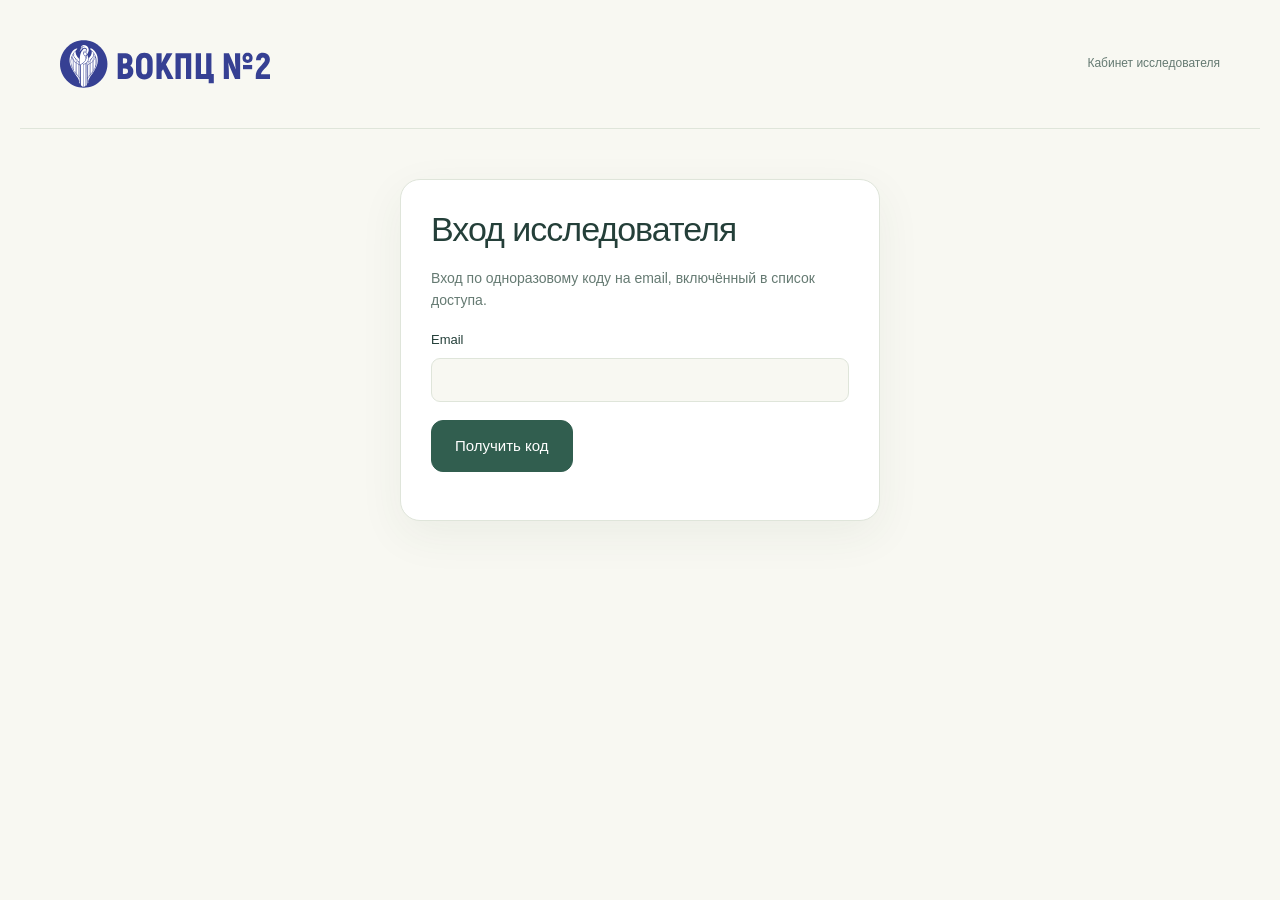
==== public/admin.html @ e09928c8 "Portable research questionnaire handoff with backend migrations and verified browser tests" ====
<!doctype html><html lang="ru"><head><meta charset="utf-8"><meta name="viewport" content="width=device-width,initial-scale=1"><title>ВОКПЦ №2 — кабинет исследователя</title><link rel="icon" href="assets/favicon.svg"><link rel="stylesheet" href="styles.css"><link rel="stylesheet" href="admin.css"><script defer src="vendor/supabase.js"></script><script defer src="vendor/xlsx.mini.min.js"></script><script defer src="data.js"></script><script defer src="research-config.js"></script><script defer src="admin.js"></script><script defer src="admin-export.js"></script><link rel="stylesheet" href="mobile.css"></head><body><header class="header"><a href="./" class="brand"><img src="assets/vokpc2-logo.svg" alt="ВОКПЦ №2" style="width:210px;height:80px"></a><span class="header-tag">Кабинет исследователя</span><button class="text-button hidden" id="logout">Выйти</button></header><main class="admin-main"><section id="login" class="setup"><h1>Вход исследователя</h1><p>Вход по одноразовому коду на email, включённый в список доступа.</p><label class="field">Email<input id="email" type="email" autocomplete="email" required></label><button class="button" id="send-code">Получить код</button><form id="verify-form" class="hidden"><label class="field">Код из письма<input id="otp" inputmode="numeric" autocomplete="one-time-code" required></label><button class="button" type="submit">Войти</button></form><p id="login-message" role="status"></p></section><section id="dashboard" class="hidden"><div class="admin-heading"><div><h1>Ход заполнения</h1><p id="connection" role="status">Подключение…</p></div><label class="field">Выборка для Excel<select id="export-scope"><option value="completed">Завершённые реальные</option><option value="tests">Только тестовые</option></select></label><button class="button secondary" id="export-all">Скачать общий Excel</button></div><div class="notice"><strong>Тестовый режим</strong>Сбор реальных ответов выключен на сервере. Приглашения сейчас предназначены только для проверки системы. Не вводите реальные психологические данные.</div><div class="admin-tools"><label class="field">Количество приглашений<input type="number" id="invite-count" value="1" min="1" max="100"></label><button class="button" id="create-invites">Создать тестовые ссылки</button><label class="field">Поиск по коду<input id="search" placeholder="Код участницы"></label><label class="field">Статус<select id="status-filter"><option value="all">Все</option><option value="online">На связи</option><option value="idle">Нет активности</option><option value="offline">Нет соединения</option><option value="completed">Завершено</option><option value="new">Не начато</option></select></label></div><div id="invites" role="status"></div><div id="stats" class="admin-stats"></div><div class="table-scroll"><table class="live-table"><thead><tr><th>Код</th><th>Текущий раздел</th><th>Прогресс</th><th>Статус</th><th>С начала</th><th>Последнее действие</th><th>Действия</th></tr></thead><tbody id="rows"></tbody></table></div><p class="micro">Heartbeat: каждые 20 секунд. Нет соединения: после 60 секунд без heartbeat. Нет активности: после 5 минут. Время с начала включает паузы.</p><p id="admin-message" role="status"></p></section></main></body></html>
---- public/styles.css ----
@charset "UTF-8";
:root{--ink:#243f39;--muted:#657a72;--green:#315e4f;--green-dark:#234739;--cream:#f8f8f2;--line:#dfe5da;--paper:#fff;--soft:#edf2e7;--lime:#dbe8b0;--error:#994c3e;--shadow:0 14px 45px #304d3510}
*{box-sizing:border-box}body{margin:0;color:var(--ink);background:var(--cream);font-family:"Segoe UI",Arial,sans-serif;font-size:16px;line-height:1.6}button,input,textarea{font:inherit}button,a,label,input{touch-action:manipulation}button{cursor:pointer}button:disabled{cursor:not-allowed;opacity:.55}a{color:inherit}h1,h2,h3,p{margin:0}h1,h2,h3{line-height:1.15}h1{font-size:clamp(40px,5vw,66px);font-weight:500;letter-spacing:-2.5px}h2{font-size:30px;font-weight:500;letter-spacing:-.8px}h3{font-size:19px;font-weight:600}p+p{margin-top:14px}button:focus-visible,a:focus-visible,input:focus-visible,textarea:focus-visible,summary:focus-visible{outline:3px solid #648536;outline-offset:4px}.skip-link{position:fixed;left:16px;top:-90px;z-index:9;background:white;padding:12px}.skip-link:focus{top:8px}.header{max-width:1240px;margin:auto;padding:24px 40px;display:flex;align-items:center;gap:30px;border-bottom:1px solid var(--line)}.brand{font-size:27px;text-decoration:none;display:flex;align-items:center;font-weight:600;letter-spacing:-1px;gap:8px}.brand-icon{background:var(--green);color:white;border-radius:50% 50% 8px 50%;display:grid;place-items:center;width:33px;height:33px;font-size:23px;font-family:Georgia,serif;font-style:italic}.brand-dot{color:#83a057;margin-left:-8px}.header-tag{margin-left:auto;display:flex;gap:8px;align-items:center;font-size:12px;color:var(--muted)}.status-dot{width:6px;height:6px;border-radius:50%;background:#6f925a}.text-button{border:0;background:none;color:var(--green);font-size:14px;padding:9px}.footer{max-width:1160px;margin:40px auto 0;border-top:1px solid var(--line);padding:22px 0;display:flex;justify-content:space-between;color:var(--muted);font-size:12px}.landing{max-width:1160px;margin:0 auto}.hero{display:grid;grid-template-columns:1.18fr 1fr;gap:66px;align-items:center;padding:68px 0 46px}.eyebrow{font-size:11px;letter-spacing:2px;text-transform:uppercase;font-weight:600;color:var(--green);display:flex;align-items:center;gap:10px;margin-bottom:22px}.eyebrow:before{content:"";width:25px;height:1px;background:var(--green)}.hero h1 em{font-family:Georgia,serif;font-weight:400;font-style:italic;color:var(--green)}.lead{color:var(--muted);font-size:17px;line-height:1.8;margin-top:22px;max-width:485px}.hero-actions{display:flex;align-items:center;gap:18px;margin-top:28px}.button{background:var(--green);border:1px solid var(--green);color:white;border-radius:12px;padding:13px 23px;display:inline-flex;align-items:center;justify-content:center;gap:16px;font-weight:500;text-decoration:none;font-size:15px;transition:background .15s,transform .15s}.button:hover{background:var(--green-dark)}.button.secondary{background:white;color:var(--green);border-color:var(--line)}.button.secondary:hover{background:var(--soft)}.button.danger{color:var(--error);background:white;border-color:#d9bdb5}.micro{font-size:12px;color:var(--muted)}.hero-art{height:390px;background:#eef1e6;border-radius:130px 130px 22px 22px;position:relative;overflow:hidden;display:grid;place-items:center}.hero-art svg{width:95%;height:95%}.art-label{position:absolute;bottom:18px;right:20px;background:#ffffffb8;border:1px solid white;border-radius:9px;padding:7px 12px;color:var(--green);font-size:11px;letter-spacing:1px}.facts{display:grid;grid-template-columns:repeat(3,1fr);border-top:1px solid var(--line);border-bottom:1px solid var(--line);margin-bottom:46px}.fact{padding:20px 28px;border-right:1px solid var(--line);display:flex;gap:14px;align-items:center}.fact:last-child{border:0}.fact-icon{font-size:24px;color:#71916d}.fact strong{display:block;font-size:14px;font-weight:600}.fact span{display:block;font-size:12px;color:var(--muted)}.section-heading{display:flex;align-items:end;justify-content:space-between;margin-bottom:22px;gap:24px}.section-heading p{font-size:13px;color:var(--muted);max-width:340px}.method-grid{display:grid;grid-template-columns:repeat(5,1fr);gap:12px;margin-bottom:42px}.method-tile{border:1px solid var(--line);border-radius:14px;padding:18px 16px;background:#ffffff96}.tile-top{display:flex;justify-content:space-between;color:var(--muted);font-size:11px;margin-bottom:18px}.method-tile h3{font-size:14px;line-height:1.4;margin-bottom:10px;font-weight:500}.method-tile p{font-size:11px;color:var(--muted)}.notice{border-radius:14px;background:var(--soft);padding:20px 24px;font-size:13px;line-height:1.75;margin-bottom:28px;border:1px solid var(--line)}.notice strong{display:block;margin-bottom:3px}.setup{background:white;border:1px solid var(--line);border-radius:20px;padding:30px;margin:0 0 44px;box-shadow:var(--shadow)}.setup h2{font-size:25px;margin-bottom:10px}.setup>p{color:var(--muted);font-size:14px;margin-bottom:20px}.setup-row{display:flex;gap:24px;flex-wrap:wrap;align-items:center}.field{display:flex;flex-direction:column;gap:7px;font-size:13px}.field input{border:1px solid var(--line);border-radius:9px;padding:11px 13px;min-width:230px;max-width:100%;background:var(--cream);color:var(--ink)}.check{display:flex;align-items:flex-start;gap:10px;font-size:13px;margin-top:16px;color:var(--muted)}.check input{accent-color:var(--green);width:18px;height:18px;flex:0 0 18px;margin-top:3px}.check strong{color:var(--ink)}.setup-actions{display:flex;gap:14px;margin-top:22px;flex-wrap:wrap}.flow{max-width:1160px;margin:34px auto;display:grid;grid-template-columns:240px 1fr;gap:40px}.sidebar{position:sticky;top:20px;align-self:start}.sidebar-label{font-size:11px;color:var(--muted);letter-spacing:1.5px;text-transform:uppercase;margin-bottom:16px}.method-nav{display:flex;flex-direction:column;gap:4px}.nav-item{border:0;display:flex;align-items:center;gap:11px;background:none;text-align:left;padding:10px;border-radius:10px;color:var(--muted);font-size:12px;line-height:1.4}.nav-item:hover{background:var(--soft)}.nav-item.active{background:#e5eddd;color:var(--green);font-weight:600}.nav-number{border:1px solid var(--line);min-width:25px;height:25px;display:grid;place-items:center;border-radius:50%;font-size:10px}.nav-item.active .nav-number{background:var(--green);color:white;border-color:var(--green)}.sidebar-note{font-size:11px;color:var(--muted);border-top:1px solid var(--line);margin-top:20px;padding-top:15px}.sidebar-note .text-button{padding:10px 0}.flow-content{min-width:0}.progress-row{display:flex;justify-content:space-between;align-items:center;font-size:12px;color:var(--muted);margin-bottom:10px}.progress{height:5px;background:#e3e9df;border-radius:8px;margin-bottom:28px;overflow:hidden}.progress-bar{height:100%;background:#6f8f58;border-radius:8px;transition:width .2s}.method-head{margin-bottom:22px}.method-head h1{font-size:36px;letter-spacing:-1.2px}.method-meta{display:flex;align-items:center;gap:12px;font-size:12px;color:var(--muted);margin-top:12px}.pill{border:1px solid var(--line);border-radius:20px;padding:3px 10px;color:var(--green);background:white}.instruction{padding:20px 24px;background:var(--soft);border-radius:14px;font-size:14px;color:var(--green);margin-bottom:24px}.instruction h2{font-size:14px;font-weight:600;margin-bottom:9px;letter-spacing:0}.questions{display:flex;flex-direction:column;gap:16px}.question{background:white;border:1px solid var(--line);border-radius:16px;padding:23px 25px;box-shadow:0 3px 15px #23473903}.question.skipped{border-style:dashed}.question-title{display:flex;align-items:baseline;gap:12px;margin-bottom:17px}.question-num{font-size:11px;color:var(--muted);min-width:18px}.question fieldset{margin:0;border:0;padding:0;min-width:0}.question legend{font-size:16px;font-weight:500;width:100%;padding:0;line-height:1.55;float:left}.question legend+*{clear:both}.options{display:grid;grid-template-columns:repeat(var(--cols),minmax(0,1fr));gap:8px;padding-top:17px}.option{position:relative;display:flex;flex-direction:column;align-items:center;gap:6px;border:1px solid var(--line);border-radius:10px;padding:11px 6px;text-align:center;font-size:11px;line-height:1.4;color:var(--muted);cursor:pointer;transition:background .15s,border-color .15s;min-height:94px;justify-content:flex-start}.option:hover{background:#f2f6ec;border-color:#91ab77}.option input{position:absolute;width:1px;height:1px;opacity:0}.option:has(input:checked){background:#e8efdc;border:2px solid #63804d;padding:10px 5px;color:var(--green)}.option:has(input:focus-visible){outline:3px solid #648536;outline-offset:3px}.option-number{display:grid;place-items:center;height:26px;width:26px;background:#f1f4ee;border-radius:50%;color:var(--green);font-size:13px}.option:has(input:checked) .option-number{background:var(--green);color:white}.options.long{grid-template-columns:1fr;gap:8px}.options.long .option{flex-direction:row;text-align:left;min-height:unset;padding:12px 14px;gap:12px;font-size:13px}.options.long .option:has(input:checked){padding:11px 13px}.options.long .option-number{flex-shrink:0}.question-tools{display:flex;justify-content:flex-end;gap:12px;margin-top:12px}.skip-question{border:0;background:none;color:var(--muted);font-size:11px;text-decoration:underline;text-underline-offset:3px;padding:4px}.skip-question:hover{color:var(--green)}.skip-message{color:var(--muted);font-size:11px;margin-top:10px}.extra{display:block;font-size:12px;color:var(--muted);margin-top:14px}.extra textarea,.open-answer{display:block;width:100%;margin-top:8px;border:1px solid var(--line);border-radius:10px;padding:12px;background:#fafbf8;resize:vertical;min-height:80px;color:var(--ink)}.flow-actions{display:flex;justify-content:space-between;gap:16px;align-items:center;border-top:1px solid var(--line);margin-top:27px;padding-top:23px}.validation{border-radius:10px;background:#fff1df;color:#805b30;padding:12px 16px;font-size:13px;margin-bottom:16px}.summary{max-width:900px;margin:50px auto}.summary h1{font-size:42px;letter-spacing:-1.5px;margin-bottom:18px}.summary-intro{color:var(--muted);margin-bottom:25px;max-width:650px}.summary-grid{display:grid;grid-template-columns:1fr 1fr;gap:15px}.result-card{background:white;border:1px solid var(--line);border-radius:14px;padding:23px}.result-card h2{font-size:18px;margin-bottom:12px}.result-card p{color:var(--muted);font-size:13px}.result-row{display:flex;justify-content:space-between;font-size:13px;border-top:1px solid var(--line);margin-top:10px;padding-top:10px}.score{font-weight:600;color:var(--green)}.summary-actions{display:flex;gap:12px;flex-wrap:wrap;margin:26px 0}.review-list{display:flex;flex-direction:column;gap:7px;margin:20px 0}.review-button{display:flex;justify-content:space-between;text-align:left;border:1px solid var(--line);background:white;border-radius:9px;padding:12px 16px;font-size:13px;color:var(--green)}.summary details{margin-top:22px;font-size:13px}.summary summary{cursor:pointer;font-weight:600}dialog{border:1px solid var(--line);border-radius:20px;padding:30px;max-width:580px;width:calc(100% - 30px);color:var(--ink);box-shadow:var(--shadow)}dialog::backdrop{background:#1e392d77;backdrop-filter:blur(3px)}dialog p{font-size:14px;color:var(--muted)}dialog .button{margin-top:20px}.dialog-top{display:flex;justify-content:space-between;align-items:center;margin-bottom:18px}.dialog-top h2{font-size:25px}.icon-button{border:0;background:var(--soft);color:var(--green);width:34px;height:34px;border-radius:50%;font-size:24px}#toast{position:fixed;bottom:25px;left:50%;transform:translateX(-50%);padding:11px 18px;background:var(--green-dark);color:white;border-radius:10px;font-size:13px;z-index:10;display:none}#toast.visible{display:block}.hidden{display:none!important}
@media(min-width:1000px){.hero-art:before{content:"";position:absolute;width:310px;height:310px;border:1px solid #aabb9366;border-radius:50%;top:40px;left:70px}}
@media(max-width:1200px){.landing,.flow,.summary{margin-left:30px;margin-right:30px}.footer{margin-left:30px;margin-right:30px}.hero{gap:35px}.method-grid{grid-template-columns:repeat(5,1fr)}.flow{gap:25px;grid-template-columns:210px 1fr}.option{font-size:10px}}
@media(max-width:850px){.hero{padding-top:40px;grid-template-columns:1.2fr 1fr;gap:25px}.hero-art{height:300px}.hero h1{font-size:45px}.method-grid{grid-template-columns:repeat(3,1fr)}.flow{display:block}.sidebar{position:static;margin-bottom:24px}.method-nav{flex-direction:row;overflow:auto;padding-bottom:8px}.nav-item{min-width:145px}.sidebar-label,.sidebar-note{display:none}.flow-content{max-width:760px}.options{gap:5px}.option{font-size:10px;padding:10px 4px}.fact{padding:17px 14px}}
@media(max-width:600px){body{font-size:15px}.header{padding:17px 18px;gap:12px}.brand{font-size:23px}.header-tag{display:none}.header .text-button{margin-left:auto}.landing,.flow,.summary{margin-left:18px;margin-right:18px}.hero{grid-template-columns:1fr;padding-top:34px;gap:28px}.hero h1{font-size:48px}.hero-art{height:245px;border-radius:90px 90px 18px 18px}.hero-art svg{width:85%}.lead{font-size:15px}.hero-actions{flex-wrap:wrap}.facts{grid-template-columns:1fr;margin-bottom:30px}.fact{border-right:0;border-bottom:1px solid var(--line);padding:13px 6px}.method-grid{grid-template-columns:repeat(2,1fr);gap:9px}.section-heading{display:block}.section-heading p{margin-top:12px}.section-heading h2{font-size:26px}.setup{padding:22px}.setup-row{display:block}.field input{width:100%;min-width:0}.notice{padding:18px}.flow{margin-top:22px}.method-head h1{font-size:29px}.question{padding:19px 17px}.question legend{font-size:15px}.options{grid-template-columns:1fr!important;gap:6px}.option{flex-direction:row;min-height:unset;text-align:left;padding:10px 12px;font-size:13px;gap:12px}.option-number{flex-shrink:0}.option:has(input:checked){padding:9px 11px}.options.long .option{font-size:13px}.flow-actions .button{padding:11px 16px}.summary-grid{grid-template-columns:1fr}.summary h1{font-size:34px}.footer{margin-left:18px;margin-right:18px;flex-direction:column;gap:5px}.method-meta{flex-wrap:wrap}.instruction{padding:17px}.summary-actions .button{width:100%}}
@media(prefers-reduced-motion:reduce){*{scroll-behavior:auto!important;transition:none!important}}@media print{.header,.footer,.sidebar,.flow-actions,.question-tools,.summary-actions,#toast{display:none}.flow{display:block;margin:0}.question{break-inside:avoid;box-shadow:none}.summary{margin:0}.result-card{break-inside:avoid}}
---- public/admin.css ----
.admin-main{max-width:1240px;margin:35px auto;padding:0 30px}.admin-main #login{max-width:480px;margin:50px auto}.admin-main h1{font-size:34px;letter-spacing:-1px}.admin-main .setup .button{margin-top:18px}.admin-main .setup p{font-size:14px;margin:18px 0}.admin-heading{display:flex;justify-content:space-between;gap:20px;margin-bottom:25px}.admin-heading p{font-size:12px;color:var(--muted);margin-top:10px}.admin-tools{display:flex;flex-wrap:wrap;align-items:end;gap:18px;margin:25px 0}.admin-tools input{min-width:0;max-width:180px}.admin-tools select{min-height:46px;border:1px solid var(--line);padding:8px;border-radius:8px;background:white}.table-scroll{overflow:auto}.live-table{width:100%;border-collapse:collapse;min-width:900px;background:white;font-size:12px}.live-table td,.live-table th{text-align:left;padding:14px 12px;border-bottom:1px solid var(--line);vertical-align:top}.live-table th{font-size:11px;color:var(--muted)}.live-table .progress{margin:7px 0;width:120px}.status{display:inline-flex;align-items:center;gap:6px;white-space:nowrap}.status:before{content:'';width:7px;height:7px;border-radius:50%;background:#939c96}.status.online:before{background:#51813c}.status.idle:before{background:#bc8e30}.status.completed:before{background:#4f7697}.admin-stats{font-size:13px;margin:20px 0}.invite-row{font-size:12px;padding:10px;background:white;border-bottom:1px solid var(--line);display:flex;gap:15px;align-items:center;overflow-wrap:anywhere}.invite-row a{flex:1}.admin-main .action{border:0;background:none;color:var(--green);font-size:11px;padding:4px;display:block}.server-state{max-width:1160px;margin:15px auto 0;padding:9px 16px;background:#eaf0e2;color:#315e4f;font-size:12px;border-radius:6px}.server-state[data-warning=true]{background:#fff0d5;color:#80582c}.admin-message{font-size:13px}@media(max-width:600px){.admin-main{padding:0 18px}.admin-heading{display:block}.admin-heading .button{margin-top:15px}.admin-main h1{font-size:28px}.server-state{margin:12px 18px}.admin-tools{gap:12px}.admin-tools .field{width:100%}.admin-tools input{max-width:100%}.invite-row{display:block}.invite-row a{display:block;margin-top:7px}}
---- public/mobile.css ----
/* Phone-specific layout; questionnaire wording and logic unchanged. */
@media(max-width:600px){
html{scroll-padding-top:12px}body{font-size:16px;overflow-wrap:break-word}
.header{padding:12px 16px;gap:8px}.clinic-logo{width:180px;height:70px}.header .text-button{font-size:12px;min-height:44px;flex-shrink:0}.brand{min-width:0}
.landing,.flow,.summary{margin-left:16px;margin-right:16px}.hero{padding-top:28px}.hero-art{height:210px}.hero h1{font-size:clamp(34px,10vw,44px)}.hero-actions{align-items:flex-start;flex-direction:column;gap:9px}.hero-actions .button{width:100%;min-height:50px}.hero-actions .micro{font-size:12px}.facts{margin-bottom:28px}.fact{padding:14px 8px}.fact span{font-size:12px;line-height:1.6}.section-heading p{font-size:13px}.method-grid{gap:9px}.method-tile{padding:15px 12px}.tile-top{margin-bottom:12px}.method-tile h3{font-size:14px}.setup{padding:22px 17px}.setup .field input{width:100%;min-width:0;font-size:16px;min-height:48px}.check{line-height:1.7;font-size:13px}.check input{margin-top:4px}.setup-actions .button{min-height:50px}
.flow{margin-top:18px}.sidebar{margin-bottom:17px}.method-nav{display:flex;overflow-x:auto;overscroll-behavior-x:contain;scroll-snap-type:x proximity;padding-bottom:10px;gap:6px}.nav-item{flex:0 0 155px;min-width:155px;min-height:64px;scroll-snap-align:start;padding:10px;font-size:12px}.nav-number{flex-shrink:0}.progress-row{font-size:12px;gap:10px}.progress{margin-bottom:22px}.method-head h1{font-size:29px;line-height:1.2}.method-meta{gap:8px;font-size:12px}.instruction{padding:17px;font-size:14px;line-height:1.75}.instruction .micro{font-size:12px}.questions{gap:13px}.question{padding:20px 16px}.question legend{font-size:16px;line-height:1.65}.options{gap:8px}.option,.options.long .option{padding:13px 12px;min-height:50px;font-size:14px;line-height:1.5;gap:12px}.option:has(input:checked),.options.long .option:has(input:checked){padding:12px 11px}.option-number{min-width:29px;height:29px;font-size:14px}.extra{font-size:13px}.extra textarea,.open-answer{font-size:16px;min-height:100px}.question-tools{min-height:34px}.skip-question{min-height:40px;padding:8px;font-size:12px}
.flow-actions{position:sticky;bottom:0;z-index:3;background:var(--cream);padding:12px 0 calc(12px + env(safe-area-inset-bottom));margin-top:20px;box-shadow:0 -10px 15px var(--cream);gap:8px}.flow-actions .button{min-height:48px;padding:11px 14px;font-size:14px}.flow-actions .text-button{min-height:44px;padding:8px 4px;font-size:12px}.summary{margin-top:28px}.summary h1{font-size:31px}.summary-intro{font-size:14px;line-height:1.75}.review-button{gap:10px;font-size:13px;padding:14px 12px}.review-button>span:last-child{flex-shrink:0}.result-card{padding:21px 18px}.summary-actions .button{min-height:50px}.summary details{font-size:14px}.server-state{margin:12px 16px;padding:10px 12px;font-size:12px}dialog{max-height:calc(100dvh - 32px);overflow-y:auto;padding:23px 20px}dialog p{font-size:14px}.dialog-top h2{font-size:22px}.footer{margin-left:16px;margin-right:16px;font-size:12px}
.admin-main{padding:0 16px}.admin-main #login{padding:22px 17px;margin:25px auto}.admin-main .field input,.admin-main select{font-size:16px;min-height:48px;width:100%}.admin-heading{display:flex;flex-direction:column;align-items:stretch}.admin-heading .button{width:100%;margin-top:0}.admin-tools{display:flex;flex-direction:column;align-items:stretch}.admin-tools .button{min-height:50px}.admin-main #login .button{width:100%;min-height:50px}.admin-main .table-scroll{border:1px solid var(--line);border-radius:8px}.admin-main .live-table{font-size:13px}.admin-main .live-table th{font-size:12px}.admin-main .action{padding:8px 4px;min-height:36px}.invite-row .text-button{min-height:44px}
}
@media(max-width:360px){.clinic-logo{width:165px;height:64px}.header{padding:10px 14px}.method-head h1{font-size:26px}.flow-actions .button{padding:10px 11px;font-size:13px}.flow-actions .text-button{font-size:11px}.method-tile h3{font-size:13px}}
@media(prefers-reduced-motion:no-preference){.method-nav{scroll-behavior:smooth}}
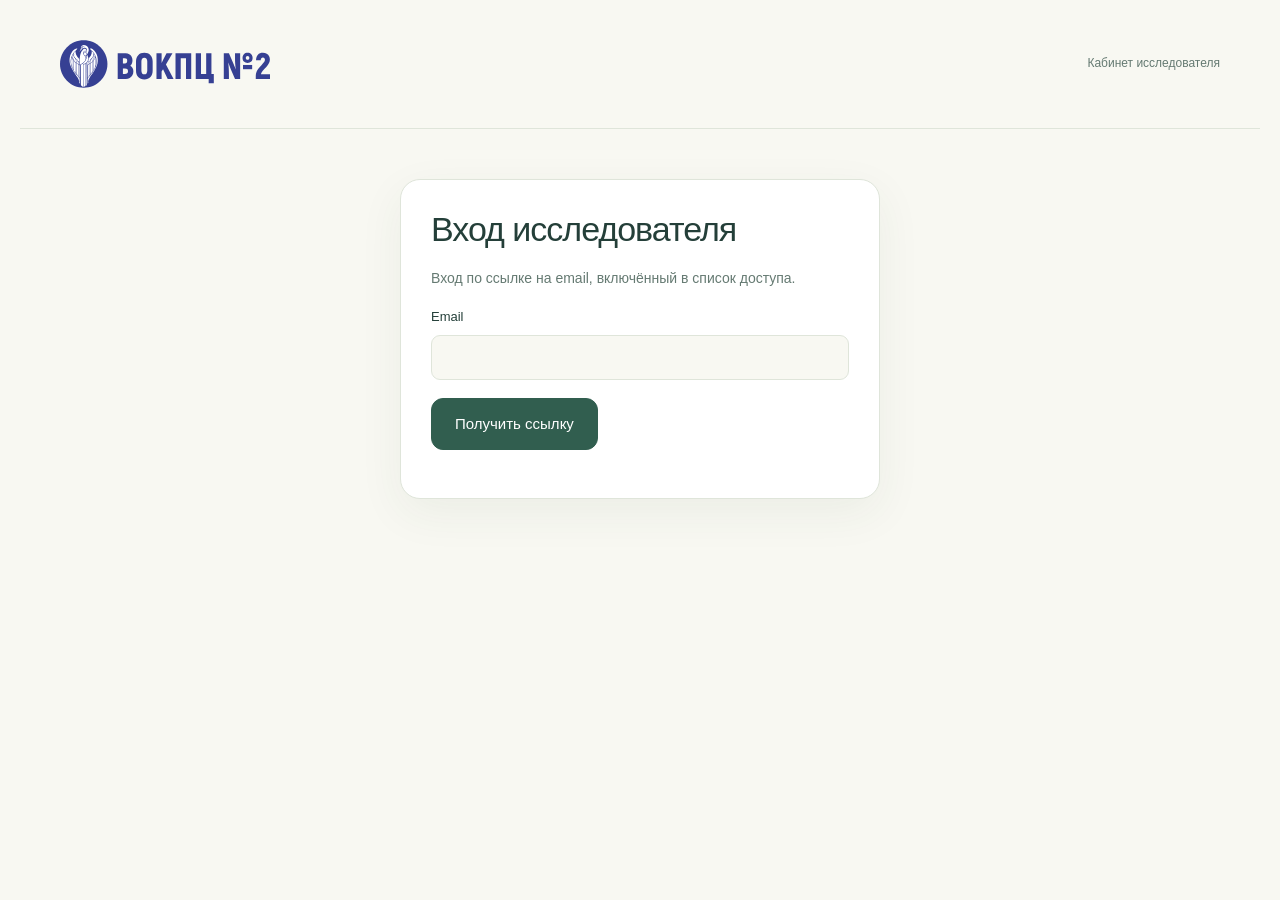
==== commit ae9efb6a: "Кабинет: вход по ссылке без кода (убрана OTP-ветка)" ====
--- a/public/admin.html
+++ b/public/admin.html
@@ -1 +1 @@
-<!doctype html><html lang="ru"><head><meta charset="utf-8"><meta name="viewport" content="width=device-width,initial-scale=1"><title>ВОКПЦ №2 — кабинет исследователя</title><link rel="icon" href="assets/favicon.svg"><link rel="stylesheet" href="styles.css"><link rel="stylesheet" href="admin.css"><script defer src="vendor/supabase.js"></script><script defer src="vendor/xlsx.mini.min.js"></script><script defer src="data.js"></script><script defer src="research-config.js"></script><script defer src="admin.js"></script><script defer src="admin-export.js"></script><link rel="stylesheet" href="mobile.css"></head><body><header class="header"><a href="./" class="brand"><img src="assets/vokpc2-logo.svg" alt="ВОКПЦ №2" style="width:210px;height:80px"></a><span class="header-tag">Кабинет исследователя</span><button class="text-button hidden" id="logout">Выйти</button></header><main class="admin-main"><section id="login" class="setup"><h1>Вход исследователя</h1><p>Вход по одноразовому коду на email, включённый в список доступа.</p><label class="field">Email<input id="email" type="email" autocomplete="email" required></label><button class="button" id="send-code">Получить код</button><form id="verify-form" class="hidden"><label class="field">Код из письма<input id="otp" inputmode="numeric" autocomplete="one-time-code" required></label><button class="button" type="submit">Войти</button></form><p id="login-message" role="status"></p></section><section id="dashboard" class="hidden"><div class="admin-heading"><div><h1>Ход заполнения</h1><p id="connection" role="status">Подключение…</p></div><label class="field">Выборка для Excel<select id="export-scope"><option value="completed">Завершённые реальные</option><option value="tests">Только тестовые</option></select></label><button class="button secondary" id="export-all">Скачать общий Excel</button></div><div class="notice"><strong>Тестовый режим</strong>Сбор реальных ответов выключен на сервере. Приглашения сейчас предназначены только для проверки системы. Не вводите реальные психологические данные.</div><div class="admin-tools"><label class="field">Количество приглашений<input type="number" id="invite-count" value="1" min="1" max="100"></label><button class="button" id="create-invites">Создать тестовые ссылки</button><label class="field">Поиск по коду<input id="search" placeholder="Код участницы"></label><label class="field">Статус<select id="status-filter"><option value="all">Все</option><option value="online">На связи</option><option value="idle">Нет активности</option><option value="offline">Нет соединения</option><option value="completed">Завершено</option><option value="new">Не начато</option></select></label></div><div id="invites" role="status"></div><div id="stats" class="admin-stats"></div><div class="table-scroll"><table class="live-table"><thead><tr><th>Код</th><th>Текущий раздел</th><th>Прогресс</th><th>Статус</th><th>С начала</th><th>Последнее действие</th><th>Действия</th></tr></thead><tbody id="rows"></tbody></table></div><p class="micro">Heartbeat: каждые 20 секунд. Нет соединения: после 60 секунд без heartbeat. Нет активности: после 5 минут. Время с начала включает паузы.</p><p id="admin-message" role="status"></p></section></main></body></html>+<!doctype html><html lang="ru"><head><meta charset="utf-8"><meta name="viewport" content="width=device-width,initial-scale=1"><title>ВОКПЦ №2 — кабинет исследователя</title><link rel="icon" href="assets/favicon.svg"><link rel="stylesheet" href="styles.css"><link rel="stylesheet" href="admin.css"><script defer src="vendor/supabase.js"></script><script defer src="vendor/xlsx.mini.min.js"></script><script defer src="data.js"></script><script defer src="research-config.js"></script><script defer src="admin.js"></script><script defer src="admin-export.js"></script><link rel="stylesheet" href="mobile.css"></head><body><header class="header"><a href="./" class="brand"><img src="assets/vokpc2-logo.svg" alt="ВОКПЦ №2" style="width:210px;height:80px"></a><span class="header-tag">Кабинет исследователя</span><button class="text-button hidden" id="logout">Выйти</button></header><main class="admin-main"><section id="login" class="setup"><h1>Вход исследователя</h1><p>Вход по ссылке на email, включённый в список доступа.</p><label class="field">Email<input id="email" type="email" autocomplete="email" required></label><button class="button" id="send-code">Получить ссылку</button><p id="login-message" role="status"></p></section><section id="dashboard" class="hidden"><div class="admin-heading"><div><h1>Ход заполнения</h1><p id="connection" role="status">Подключение…</p></div><label class="field">Выборка для Excel<select id="export-scope"><option value="completed">Завершённые реальные</option><option value="all">Все реальные, включая незавершённые</option></select></label><button class="button secondary" id="export-all">Скачать общий Excel</button></div><div class="notice"><strong>Конфиденциальность</strong>Ваши ответы сохраняются в защищённом хранилище. Только авторизованный исследователь имеет доступ к данным.</div><div class="admin-tools"><label class="field">Количество приглашений<input type="number" id="invite-count" value="1" min="1" max="100"></label><button class="button" id="create-invites">Создать ссылку для респондента</button><label class="field">Поиск по коду<input id="search" placeholder="Код участницы"></label><label class="field">Статус<select id="status-filter"><option value="all">Все</option><option value="online">На связи</option><option value="idle">Нет активности</option><option value="offline">Нет соединения</option><option value="completed">Завершено</option><option value="new">Не начато</option></select></label></div><div id="invites" role="status"></div><div id="stats" class="admin-stats"></div><div class="table-scroll"><table class="live-table"><thead><tr><th>Код</th><th>Текущий раздел</th><th>Прогресс</th><th>Статус</th><th>С начала</th><th>Последнее действие</th><th>Действия</th></tr></thead><tbody id="rows"></tbody></table></div><p class="micro">Heartbeat: каждые 20 секунд. Нет соединения: после 60 секунд без heartbeat. Нет активности: после 5 минут. Время с начала включает паузы.</p><p id="admin-message" role="status"></p></section></main></body></html>
